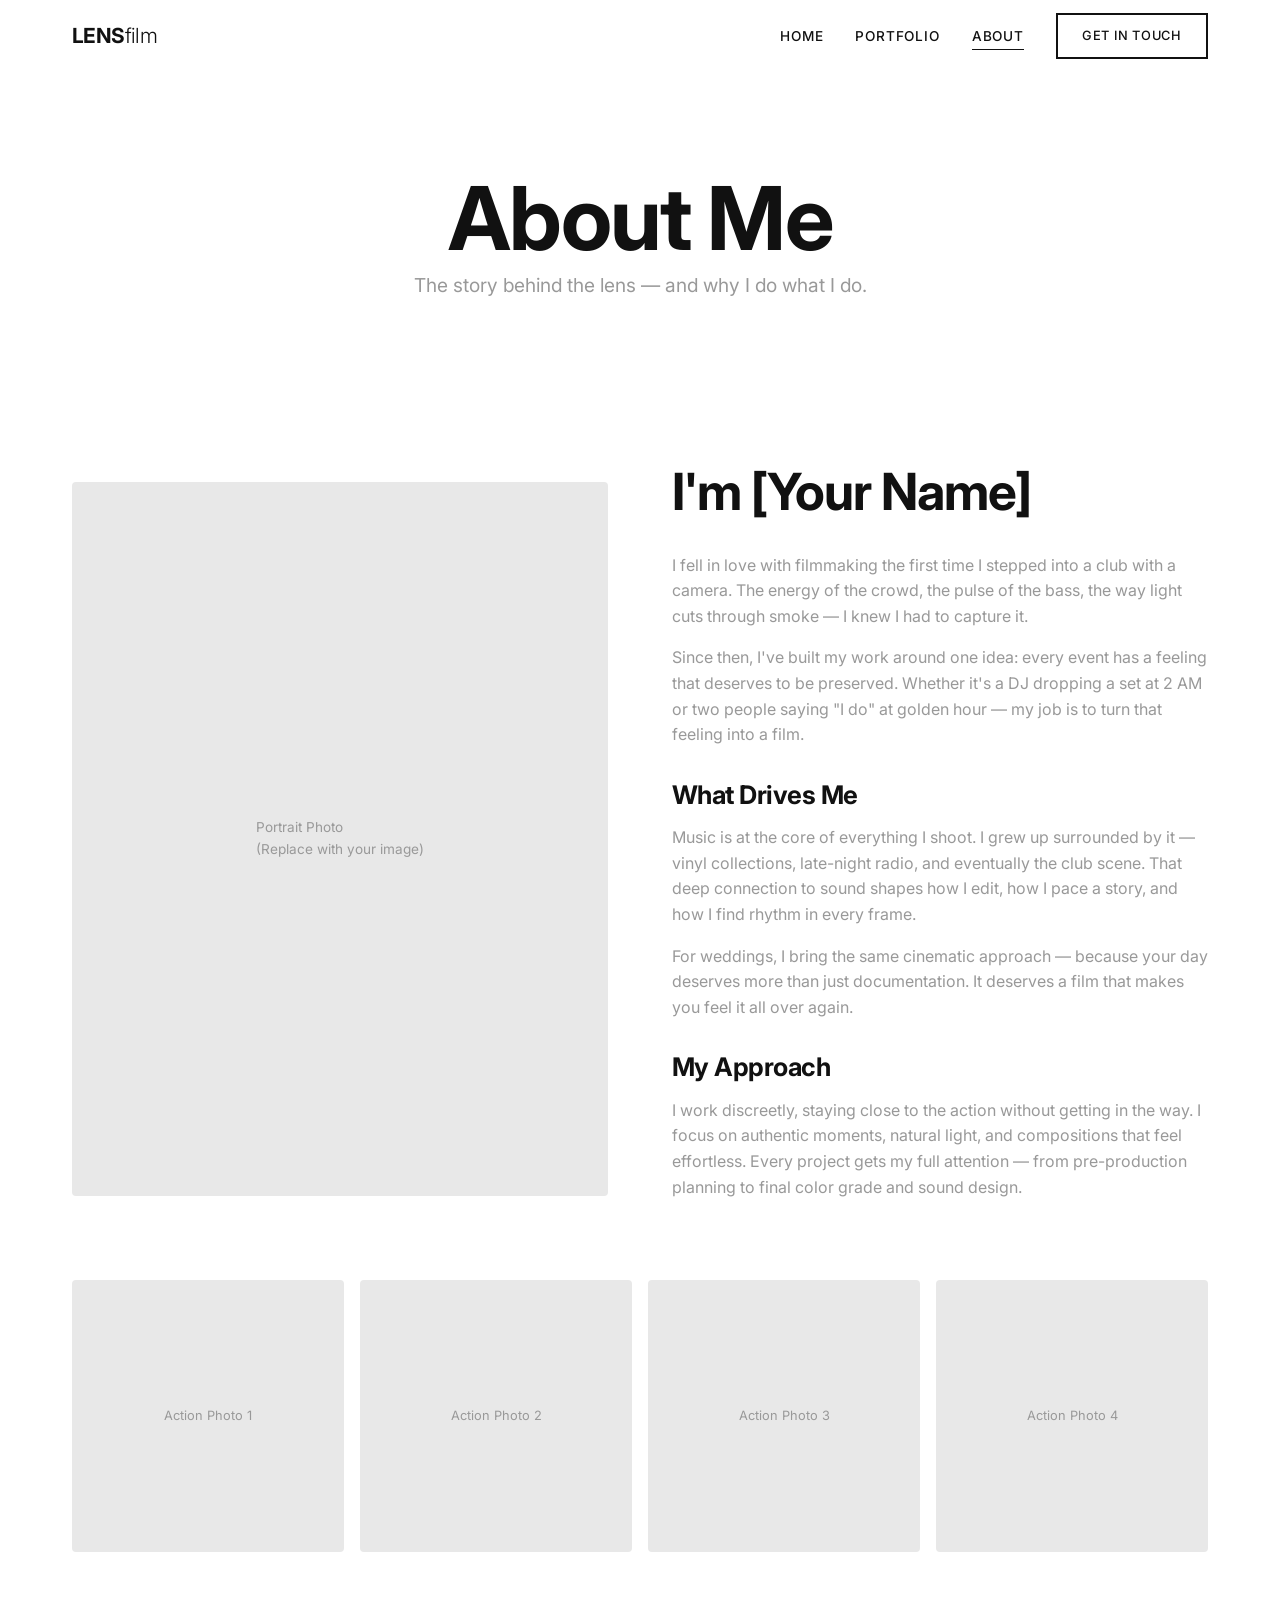
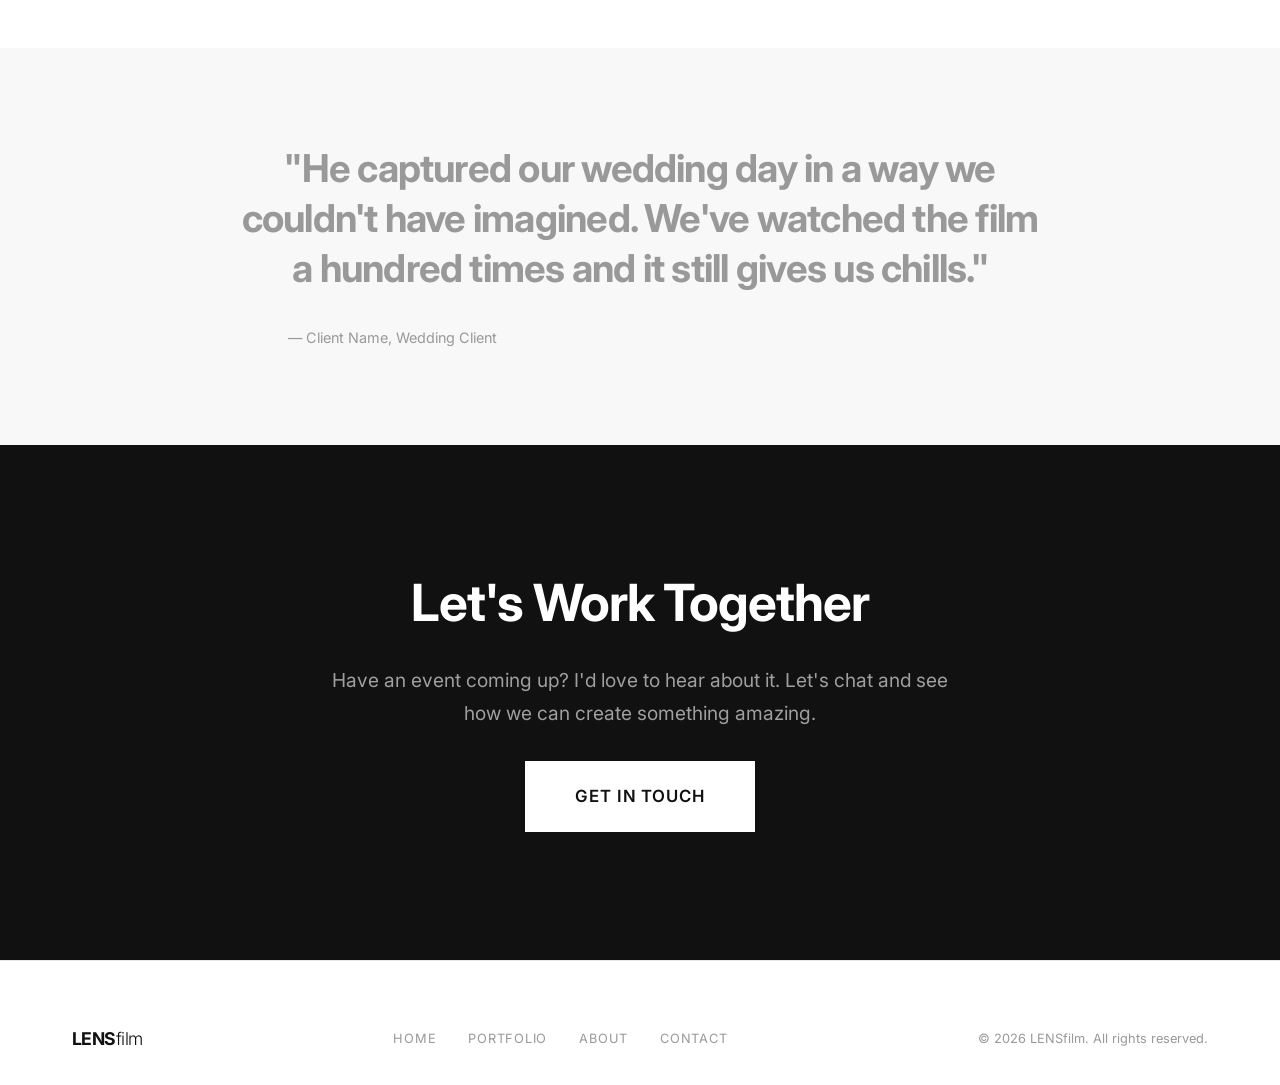
==== about.html @ 6cc86643 "commit" ====
<!DOCTYPE html>
<html lang="en">
<head>
  <meta charset="UTF-8" />
  <meta name="viewport" content="width=device-width, initial-scale=1.0" />
  <title>About — LENSfilm</title>
  <meta name="description" content="Learn about the person behind the camera — a passionate videographer focused on DJs, club culture, and wedding storytelling." />

  <link rel="preconnect" href="https://fonts.googleapis.com" />
  <link rel="preconnect" href="https://fonts.gstatic.com" crossorigin />
  <link href="https://fonts.googleapis.com/css2?family=Inter:wght@300;400;500;600;700&display=swap" rel="stylesheet" />
  <link rel="stylesheet" href="css/style.css" />
</head>
<body class="page-enter">

  <!-- ========== NAVIGATION ========== -->
  <nav class="nav" id="nav" aria-label="Main navigation">
    <div class="nav__inner">
      <a href="index.html" class="nav__logo">LENS<span>film</span></a>

      <button class="nav__toggle" id="navToggle" aria-label="Toggle menu" aria-expanded="false">
        <span></span>
        <span></span>
        <span></span>
      </button>

      <ul class="nav__links" id="navLinks">
        <li><a href="index.html" class="nav__link">Home</a></li>
        <li><a href="portfolio.html" class="nav__link">Portfolio</a></li>
        <li><a href="about.html" class="nav__link nav__link--active">About</a></li>
        <li><a href="contact.html" class="nav__link nav__cta btn btn--outline">Get in Touch</a></li>
      </ul>
    </div>
  </nav>

  <!-- ========== ABOUT HERO ========== -->
  <section class="about-hero">
    <div class="container">
      <h1 class="fade-in">About Me</h1>
      <p class="lead fade-in">The story behind the lens — and why I do what I do.</p>
    </div>
  </section>

  <!-- ========== ABOUT CONTENT ========== -->
  <section class="about-content section">
    <div class="container">
      <div class="about-content__grid">

        <!-- Portrait image -->
        <div class="about-content__image fade-in-left">
          <!--
            REPLACE: Add your portrait photo here.
            Example: <img src="images/portrait.jpg" alt="Portrait of [Your Name]" />
          -->
          <div class="about-content__image--placeholder">
            Portrait Photo<br />(Replace with your image)
          </div>
        </div>

        <!-- Bio text -->
        <div class="about-content__text fade-in-right">
          <h2>I'm [Your Name]</h2>
          <!-- REPLACE: Update the bio text below with your own story -->
          <p>
            I fell in love with filmmaking the first time I stepped into a club with a camera. 
            The energy of the crowd, the pulse of the bass, the way light cuts through smoke — 
            I knew I had to capture it.
          </p>
          <p>
            Since then, I've built my work around one idea: every event has a feeling that deserves 
            to be preserved. Whether it's a DJ dropping a set at 2 AM or two people saying "I do" 
            at golden hour — my job is to turn that feeling into a film.
          </p>

          <h3>What Drives Me</h3>
          <p>
            Music is at the core of everything I shoot. I grew up surrounded by it — vinyl collections, 
            late-night radio, and eventually the club scene. That deep connection to sound shapes how I 
            edit, how I pace a story, and how I find rhythm in every frame.
          </p>
          <p>
            For weddings, I bring the same cinematic approach — because your day deserves more than 
            just documentation. It deserves a film that makes you feel it all over again.
          </p>

          <h3>My Approach</h3>
          <p>
            I work discreetly, staying close to the action without getting in the way. I focus on 
            authentic moments, natural light, and compositions that feel effortless. Every project 
            gets my full attention — from pre-production planning to final color grade and sound design.
          </p>
        </div>
      </div>

      <!-- ========== ACTION / BTS GALLERY ========== -->
      <!--
        REPLACE: Add your own behind-the-scenes and action photos.
        Replace the placeholder divs with <img> tags.
      -->
      <div class="about-gallery fade-in">
        <div class="about-gallery__item">Action Photo 1</div>
        <div class="about-gallery__item">Action Photo 2</div>
        <div class="about-gallery__item">Action Photo 3</div>
        <div class="about-gallery__item">Action Photo 4</div>
      </div>
    </div>
  </section>

  <!-- ========== CREDIBILITY ========== -->
  <section class="credibility section section--light fade-in">
    <div class="container">
      <p class="credibility__quote">
        "He captured our wedding day in a way we couldn't have imagined. We've watched the film 
        a hundred times and it still gives us chills."
      </p>
      <!-- REPLACE: use a real testimonial and client name -->
      <p class="credibility__author">— Client Name, Wedding Client</p>
    </div>
  </section>

  <!-- ========== BOTTOM CTA ========== -->
  <section class="bottom-cta section--dark">
    <div class="container">
      <h2 class="fade-in">Let's Work Together</h2>
      <p class="lead fade-in">Have an event coming up? I'd love to hear about it. Let's chat and see how we can create something amazing.</p>
      <a href="contact.html" class="btn btn--white btn--large fade-in">Get in Touch</a>
    </div>
  </section>

  <!-- ========== FOOTER ========== -->
  <footer class="footer">
    <div class="container">
      <div class="footer__inner">
        <a href="index.html" class="footer__logo">LENS<span>film</span></a>
        <nav class="footer__links" aria-label="Footer navigation">
          <a href="index.html" class="footer__link">Home</a>
          <a href="portfolio.html" class="footer__link">Portfolio</a>
          <a href="about.html" class="footer__link">About</a>
          <a href="contact.html" class="footer__link">Contact</a>
        </nav>
        <p class="footer__copy">&copy; 2026 LENSfilm. All rights reserved.</p>
      </div>
    </div>
  </footer>

  <script src="js/main.js"></script>
</body>
</html>
---- css/style.css ----
/* ============================================================
   VIDEOGRAPHER PORTFOLIO — MAIN STYLESHEET
   Modern, minimal, white design — mobile-first
   ============================================================ */

/* ---------- CSS Custom Properties ---------- */
:root {
  --color-white: #ffffff;
  --color-off-white: #f8f8f8;
  --color-light-gray: #e8e8e8;
  --color-mid-gray: #999999;
  --color-dark: #111111;
  --color-accent: #1a1a1a;
  --color-accent-hover: #333333;
  --color-cta: #E8A020;
  --color-cta-hover: #c98a10;

  --font-heading: 'Inter', 'Helvetica Neue', Arial, sans-serif;
  --font-body: 'Inter', 'Helvetica Neue', Arial, sans-serif;

  --space-xs: 0.5rem;
  --space-sm: 1rem;
  --space-md: 2rem;
  --space-lg: 4rem;
  --space-xl: 6rem;
  --space-2xl: 8rem;

  --max-width: 1200px;
  --nav-height: 72px;

  --transition-fast: 0.2s ease;
  --transition-base: 0.4s ease;
  --transition-slow: 0.6s ease;
}

/* ---------- Reset & Base ---------- */
*,
*::before,
*::after {
  margin: 0;
  padding: 0;
  box-sizing: border-box;
}

html {
  scroll-behavior: smooth;
  font-size: 16px;
  -webkit-font-smoothing: antialiased;
  -moz-osx-font-smoothing: grayscale;
}

body {
  font-family: var(--font-body);
  color: var(--color-dark);
  background-color: var(--color-white);
  line-height: 1.6;
  overflow-x: hidden;
}

img {
  max-width: 100%;
  height: auto;
  display: block;
}

a {
  color: inherit;
  text-decoration: none;
}

ul {
  list-style: none;
}

/* ---------- Utility Classes ---------- */
.container {
  width: 100%;
  max-width: var(--max-width);
  margin: 0 auto;
  padding: 0 var(--space-md);
}

.section {
  padding: var(--space-xl) 0;
}

.section--dark {
  background-color: var(--color-dark);
  color: var(--color-white);
}

.section--light {
  background-color: var(--color-off-white);
}

.text-center {
  text-align: center;
}

.sr-only {
  position: absolute;
  width: 1px;
  height: 1px;
  padding: 0;
  margin: -1px;
  overflow: hidden;
  clip: rect(0, 0, 0, 0);
  white-space: nowrap;
  border-width: 0;
}

/* ---------- Typography ---------- */
h1, h2, h3, h4 {
  font-family: var(--font-heading);
  font-weight: 700;
  line-height: 1.15;
  letter-spacing: -0.02em;
}

h1 {
  font-size: clamp(2.5rem, 7vw, 5.5rem);
}

h2 {
  font-size: clamp(2rem, 4vw, 3.5rem);
  margin-bottom: var(--space-md);
}

h3 {
  font-size: clamp(1.25rem, 2vw, 1.75rem);
  margin-bottom: var(--space-sm);
}

p {
  font-size: clamp(1rem, 1.2vw, 1.125rem);
  color: var(--color-mid-gray);
  max-width: 640px;
}

.lead {
  font-size: clamp(1.125rem, 1.5vw, 1.375rem);
  line-height: 1.7;
}

/* ---------- Buttons ---------- */
.btn {
  display: inline-block;
  padding: 1rem 2.5rem;
  font-size: 0.95rem;
  font-weight: 600;
  letter-spacing: 0.05em;
  text-transform: uppercase;
  border: 2px solid transparent;
  border-radius: 0;
  cursor: pointer;
  transition: all var(--transition-fast);
  text-align: center;
}

.btn--primary {
  background-color: var(--color-dark);
  color: var(--color-white);
  border-color: var(--color-dark);
}

.btn--primary:hover {
  background-color: transparent;
  color: var(--color-dark);
}

.btn--outline {
  background-color: transparent;
  color: var(--color-dark);
  border-color: var(--color-dark);
}

.btn--outline:hover {
  background-color: var(--color-dark);
  color: var(--color-white);
}

.btn--white {
  background-color: var(--color-white);
  color: var(--color-dark);
  border-color: var(--color-white);
}

.btn--white:hover {
  background-color: transparent;
  color: var(--color-white);
}

.btn--large {
  padding: 1.25rem 3rem;
  font-size: 1.05rem;
}

/* ============================================================
   NAVIGATION
   ============================================================ */
.nav {
  position: fixed;
  top: 0;
  left: 0;
  width: 100%;
  height: var(--nav-height);
  z-index: 1000;
  transition: background-color var(--transition-base),
              box-shadow var(--transition-base);
}

.nav--scrolled {
  background-color: rgba(255, 255, 255, 0.97);
  backdrop-filter: blur(12px);
  -webkit-backdrop-filter: blur(12px);
  box-shadow: 0 1px 0 var(--color-light-gray);
}

.nav__inner {
  display: flex;
  align-items: center;
  justify-content: space-between;
  height: 100%;
  max-width: var(--max-width);
  margin: 0 auto;
  padding: 0 var(--space-md);
}

.nav__logo {
  font-size: 1.3rem;
  font-weight: 700;
  letter-spacing: -0.03em;
  z-index: 1001;
  transition: color var(--transition-fast);
}

.nav__logo span {
  font-weight: 300;
}

.nav__links {
  display: flex;
  align-items: center;
  gap: var(--space-md);
}

.nav__link {
  font-size: 0.85rem;
  font-weight: 500;
  letter-spacing: 0.06em;
  text-transform: uppercase;
  position: relative;
  padding: 0.25rem 0;
  transition: color var(--transition-fast);
}

.nav__link::after {
  content: '';
  position: absolute;
  bottom: -2px;
  left: 0;
  width: 0;
  height: 1.5px;
  background-color: currentColor;
  transition: width var(--transition-base);
}

.nav__link:hover::after,
.nav__link--active::after {
  width: 100%;
}

.nav__cta {
  font-size: 0.8rem;
  padding: 0.65rem 1.5rem;
}

/* Nav CTA visibility — always solid & prominent */
.nav--light .nav__cta {
  background-color: var(--color-dark);
  color: var(--color-white);
  border-color: var(--color-dark);
}

.nav--light .nav__cta:hover {
  background-color: transparent;
  color: var(--color-white);
  border-color: var(--color-white);
}

.nav--light.nav--scrolled .nav__cta {
  background-color: var(--color-white);
  color: var(--color-dark);
  border-color: var(--color-dark);
}

.nav--light.nav--scrolled .nav__cta:hover {
  background-color: var(--color-dark);
  color: var(--color-white);
}

/* Mobile nav toggle */
.nav__toggle {
  display: none;
  flex-direction: column;
  justify-content: center;
  gap: 5px;
  width: 28px;
  height: 28px;
  background: none;
  border: none;
  cursor: pointer;
  z-index: 1001;
}

.nav__toggle span {
  display: block;
  width: 100%;
  height: 2px;
  background-color: var(--color-dark);
  transition: all var(--transition-fast);
}

/* Light nav (for hero overlays) */
.nav--light .nav__logo,
.nav--light .nav__link,
.nav--light .nav__toggle span {
  color: var(--color-white);
}

.nav--light .nav__toggle span {
  background-color: var(--color-white);
}

.nav--light.nav--scrolled .nav__logo,
.nav--light.nav--scrolled .nav__link,
.nav--light.nav--scrolled .nav__toggle span {
  color: var(--color-dark);
}

.nav--light.nav--scrolled .nav__toggle span {
  background-color: var(--color-dark);
}

/* Mobile nav overlay */
@media (max-width: 768px) {
  .nav__toggle {
    display: flex;
  }

  .nav__links {
    position: fixed;
    top: 0;
    left: 0;
    width: 100%;
    height: 100vh;
    flex-direction: column;
    justify-content: center;
    gap: var(--space-lg);
    background-color: var(--color-white);
    opacity: 0;
    pointer-events: none;
    transition: opacity var(--transition-base);
  }

  .nav__links.is-open {
    opacity: 1;
    pointer-events: all;
  }

  .nav__links.is-open .nav__link,
  .nav__links.is-open .nav__cta {
    color: var(--color-dark);
  }

  .nav__link {
    font-size: 1.5rem;
  }

  /* Hamburger animation */
  .nav__toggle.is-open span:nth-child(1) {
    transform: translateY(7px) rotate(45deg);
  }

  .nav__toggle.is-open span:nth-child(2) {
    opacity: 0;
  }

  .nav__toggle.is-open span:nth-child(3) {
    transform: translateY(-7px) rotate(-45deg);
  }
}

/* ============================================================
   HERO SECTION
   ============================================================ */
.hero {
  position: relative;
  width: 100%;
  min-height: 100vh;
  display: flex;
  align-items: flex-end;
  justify-content: flex-start;
  background-color: var(--color-dark);
  overflow: hidden;
}

/* ---- Background video ---- */
/* REPLACE: swap the <video> src in HTML to use your own background video */
.hero__video {
  position: absolute;
  top: 0;
  left: 0;
  width: 100%;
  height: 100%;
  object-fit: cover;
  opacity: 0.45;
  pointer-events: none;
}

.hero__overlay {
  position: absolute;
  inset: 0;
  background: linear-gradient(
    105deg,
    rgba(0, 0, 0, 0.85) 0%,
    rgba(0, 0, 0, 0.5) 55%,
    rgba(0, 0, 0, 0.15) 100%
  );
}

.hero__content {
  position: relative;
  z-index: 2;
  text-align: left;
  padding: var(--space-md);
  padding-bottom: 5rem;
  padding-left: clamp(var(--space-md), 6vw, 7rem);
  max-width: 860px;
  width: 100%;
}

.hero__label {
  display: flex;
  align-items: center;
  gap: 0.75rem;
  font-size: 0.75rem;
  font-weight: 500;
  letter-spacing: 0.2em;
  text-transform: uppercase;
  color: rgba(255, 255, 255, 0.55);
  margin-bottom: 1.5rem;
}

.hero__label-divider {
  display: inline-block;
  width: 20px;
  height: 1px;
  background-color: rgba(255, 255, 255, 0.35);
}

.hero__title {
  color: var(--color-white);
  margin-bottom: 2.5rem;
  font-size: clamp(3.5rem, 9vw, 7rem);
  line-height: 1.05;
  letter-spacing: -0.03em;
}

.hero__title em {
  font-style: italic;
  font-weight: 300;
}

.hero__bottom {
  display: flex;
  align-items: center;
  gap: var(--space-lg);
  flex-wrap: wrap;
}

.hero__subtitle {
  color: rgba(255, 255, 255, 0.6);
  font-size: clamp(0.9rem, 1.2vw, 1.05rem);
  max-width: 280px;
  line-height: 1.7;
  margin: 0;
}

.hero__cta-group {
  display: flex;
  flex-wrap: wrap;
  gap: var(--space-sm);
}

.hero__scroll-indicator {
  position: absolute;
  bottom: 2.5rem;
  left: 50%;
  transform: translateX(-50%);
  z-index: 2;
  display: flex;
  flex-direction: column;
  align-items: center;
  gap: 0.5rem;
  color: rgba(255, 255, 255, 0.5);
  font-size: 0.7rem;
  letter-spacing: 0.15em;
  text-transform: uppercase;
  animation: float 2s ease-in-out infinite;
}

.hero__scroll-indicator svg {
  width: 20px;
  height: 20px;
}

@keyframes float {
  0%, 100% { transform: translateX(-50%) translateY(0); }
  50% { transform: translateX(-50%) translateY(8px); }
}

/* ============================================================
   PORTFOLIO PREVIEW (Homepage)
   ============================================================ */
.portfolio-preview {
  padding: var(--space-xl) 0;
}

.portfolio-preview__header {
  text-align: center;
  margin-bottom: var(--space-lg);
}

.portfolio-preview__header p {
  margin: 0 auto;
}

.portfolio-preview__grid {
  display: grid;
  grid-template-columns: 1fr;
  gap: var(--space-md);
}

@media (min-width: 640px) {
  .portfolio-preview__grid {
    grid-template-columns: repeat(2, 1fr);
  }
}

@media (min-width: 1024px) {
  .portfolio-preview__grid {
    grid-template-columns: repeat(3, 1fr);
  }
}

.video-card {
  position: relative;
  overflow: hidden;
  border-radius: 4px;
  background-color: var(--color-off-white);
  transition: transform var(--transition-base),
              box-shadow var(--transition-base);
}

.video-card:hover {
  transform: translateY(-4px);
  box-shadow: 0 20px 60px rgba(0, 0, 0, 0.08);
}

.video-card__embed {
  position: relative;
  padding-bottom: 56.25%; /* 16:9 */
  height: 0;
  overflow: hidden;
}

.video-card__embed iframe {
  position: absolute;
  top: 0;
  left: 0;
  width: 100%;
  height: 100%;
  border: none;
}

.video-card__info {
  padding: var(--space-sm);
}

.video-card__title {
  font-size: 0.95rem;
  font-weight: 600;
  margin-bottom: 0.25rem;
}

.video-card__category {
  font-size: 0.8rem;
  color: var(--color-mid-gray);
  text-transform: uppercase;
  letter-spacing: 0.06em;
}

.portfolio-preview__cta {
  text-align: center;
  margin-top: var(--space-lg);
}

/* ============================================================
   PHOTO STRIP
   ============================================================ */
.photo-strip {
  overflow: hidden;
  padding: var(--space-lg) 0;
}

.photo-strip__track {
  display: flex;
  gap: var(--space-sm);
  overflow-x: auto;
  scroll-snap-type: x mandatory;
  -webkit-overflow-scrolling: touch;
  padding: 0 var(--space-md);
  scrollbar-width: none;
}

.photo-strip__track::-webkit-scrollbar {
  display: none;
}

.photo-strip__item {
  flex: 0 0 280px;
  height: 200px;
  scroll-snap-align: start;
  border-radius: 4px;
  overflow: hidden;
  background-color: var(--color-light-gray);
}

.photo-strip__item img {
  width: 100%;
  height: 100%;
  object-fit: cover;
  transition: transform var(--transition-slow);
}

.photo-strip__item:hover img {
  transform: scale(1.05);
}

@media (min-width: 768px) {
  .photo-strip__item {
    flex: 0 0 360px;
    height: 260px;
  }
}

/* ============================================================
   CREDIBILITY SECTION
   ============================================================ */
.credibility {
  text-align: center;
  padding: var(--space-xl) 0;
}

.credibility__quote {
  font-size: clamp(1.5rem, 3vw, 2.5rem);
  font-weight: 700;
  line-height: 1.3;
  letter-spacing: -0.02em;
  max-width: 800px;
  margin: 0 auto var(--space-md);
}

.credibility__author {
  font-size: 0.9rem;
  color: var(--color-mid-gray);
}

/* Stats row */
.stats {
  display: flex;
  flex-wrap: wrap;
  justify-content: center;
  gap: var(--space-lg);
  margin-top: var(--space-lg);
}

.stat {
  text-align: center;
}

.stat__number {
  display: block;
  font-size: clamp(2rem, 4vw, 3rem);
  font-weight: 700;
  line-height: 1;
  margin-bottom: 0.25rem;
}

.stat__label {
  font-size: 0.8rem;
  text-transform: uppercase;
  letter-spacing: 0.1em;
  color: var(--color-mid-gray);
}

/* ============================================================
   BOTTOM CTA
   ============================================================ */
.bottom-cta {
  text-align: center;
  padding: var(--space-2xl) 0;
  background-color: var(--color-dark);
  color: var(--color-white);
}

.bottom-cta h2 {
  color: var(--color-white);
}

.bottom-cta p {
  color: rgba(255, 255, 255, 0.6);
  margin: 0 auto var(--space-md);
}

/* ============================================================
   PORTFOLIO PAGE — Full Gallery
   ============================================================ */
.portfolio-hero {
  padding-top: calc(var(--nav-height) + var(--space-xl));
  padding-bottom: var(--space-lg);
  text-align: center;
}

.portfolio-hero p {
  margin: 0 auto;
}

.gallery {
  padding-bottom: var(--space-xl);
}

.gallery__filters {
  display: flex;
  flex-wrap: wrap;
  justify-content: center;
  gap: var(--space-xs);
  margin-bottom: var(--space-lg);
}

.gallery__filter-btn {
  padding: 0.5rem 1.25rem;
  font-size: 0.8rem;
  font-weight: 500;
  text-transform: uppercase;
  letter-spacing: 0.06em;
  border: 1.5px solid var(--color-light-gray);
  background: transparent;
  cursor: pointer;
  border-radius: 0;
  transition: all var(--transition-fast);
}

.gallery__filter-btn:hover,
.gallery__filter-btn--active {
  border-color: var(--color-dark);
  background-color: var(--color-dark);
  color: var(--color-white);
}

.gallery__grid {
  display: grid;
  grid-template-columns: 1fr;
  gap: var(--space-md);
}

@media (min-width: 640px) {
  .gallery__grid {
    grid-template-columns: repeat(2, 1fr);
  }
}

@media (min-width: 1024px) {
  .gallery__grid {
    grid-template-columns: repeat(2, 1fr);
  }
}

/* ============================================================
   ABOUT PAGE
   ============================================================ */
.about-hero {
  padding-top: calc(var(--nav-height) + var(--space-xl));
  padding-bottom: var(--space-lg);
  text-align: center;
}

.about-hero p {
  margin: 0 auto;
}

.about-content {
  padding-bottom: var(--space-xl);
}

.about-content__grid {
  display: grid;
  grid-template-columns: 1fr;
  gap: var(--space-lg);
  align-items: center;
}

@media (min-width: 768px) {
  .about-content__grid {
    grid-template-columns: 1fr 1fr;
  }
}

.about-content__text h3 {
  margin-top: var(--space-md);
}

.about-content__text p {
  margin-bottom: var(--space-sm);
}

.about-content__image {
  border-radius: 4px;
  overflow: hidden;
  background-color: var(--color-off-white);
}

/* REPLACE: swap these placeholder images with real portraits/action shots */
.about-content__image img {
  width: 100%;
  height: 100%;
  object-fit: cover;
}

.about-content__image--placeholder {
  width: 100%;
  aspect-ratio: 3 / 4;
  display: flex;
  align-items: center;
  justify-content: center;
  background-color: var(--color-light-gray);
  color: var(--color-mid-gray);
  font-size: 0.85rem;
}

.about-gallery {
  display: grid;
  grid-template-columns: repeat(2, 1fr);
  gap: var(--space-sm);
  margin-top: var(--space-lg);
}

@media (min-width: 768px) {
  .about-gallery {
    grid-template-columns: repeat(4, 1fr);
  }
}

.about-gallery__item {
  aspect-ratio: 1;
  overflow: hidden;
  border-radius: 4px;
  background-color: var(--color-light-gray);
  display: flex;
  align-items: center;
  justify-content: center;
  color: var(--color-mid-gray);
  font-size: 0.8rem;
}

.about-gallery__item img {
  width: 100%;
  height: 100%;
  object-fit: cover;
}

/* ============================================================
   CONTACT PAGE
   ============================================================ */
.contact-hero {
  padding-top: calc(var(--nav-height) + var(--space-xl));
  padding-bottom: var(--space-lg);
  text-align: center;
}

.contact-hero p {
  margin: 0 auto;
}

.contact-section {
  padding-bottom: var(--space-xl);
}

.contact-section__grid {
  display: grid;
  grid-template-columns: 1fr;
  gap: var(--space-lg);
}

@media (min-width: 768px) {
  .contact-section__grid {
    grid-template-columns: 1fr 1fr;
  }
}

.contact-form {
  display: flex;
  flex-direction: column;
  gap: var(--space-sm);
}

.form-group {
  display: flex;
  flex-direction: column;
  gap: 0.35rem;
}

.form-group label {
  font-size: 0.8rem;
  font-weight: 600;
  text-transform: uppercase;
  letter-spacing: 0.06em;
}

.form-group input,
.form-group select,
.form-group textarea {
  padding: 0.9rem 1rem;
  font-family: var(--font-body);
  font-size: 1rem;
  border: 1.5px solid var(--color-light-gray);
  border-radius: 0;
  background-color: var(--color-white);
  transition: border-color var(--transition-fast);
  color: var(--color-dark);
}

.form-group input:focus,
.form-group select:focus,
.form-group textarea:focus {
  outline: none;
  border-color: var(--color-dark);
}

.form-group textarea {
  min-height: 160px;
  resize: vertical;
}

.contact-info {
  display: flex;
  flex-direction: column;
  gap: var(--space-md);
}

.contact-info__block h3 {
  font-size: 1rem;
  margin-bottom: 0.4rem;
}

.contact-info__block p {
  font-size: 0.95rem;
}

.contact-info__block a {
  border-bottom: 1px solid var(--color-light-gray);
  transition: border-color var(--transition-fast);
}

.contact-info__block a:hover {
  border-color: var(--color-dark);
}

.contact-socials {
  display: flex;
  gap: var(--space-sm);
  margin-top: var(--space-sm);
}

.contact-socials a {
  display: flex;
  align-items: center;
  justify-content: center;
  width: 44px;
  height: 44px;
  border: 1.5px solid var(--color-light-gray);
  border-radius: 50%;
  transition: all var(--transition-fast);
}

.contact-socials a:hover {
  border-color: var(--color-dark);
  background-color: var(--color-dark);
  color: var(--color-white);
}

.contact-socials svg {
  width: 18px;
  height: 18px;
}

/* ============================================================
   FOOTER
   ============================================================ */
.footer {
  padding: var(--space-lg) 0 var(--space-md);
  border-top: 1px solid var(--color-light-gray);
}

.footer__inner {
  display: flex;
  flex-direction: column;
  align-items: center;
  gap: var(--space-sm);
  text-align: center;
}

@media (min-width: 768px) {
  .footer__inner {
    flex-direction: row;
    justify-content: space-between;
    text-align: left;
  }
}

.footer__logo {
  font-size: 1.1rem;
  font-weight: 700;
  letter-spacing: -0.03em;
}

.footer__logo span {
  font-weight: 300;
}

.footer__links {
  display: flex;
  gap: var(--space-md);
}

.footer__link {
  font-size: 0.8rem;
  text-transform: uppercase;
  letter-spacing: 0.06em;
  color: var(--color-mid-gray);
  transition: color var(--transition-fast);
}

.footer__link:hover {
  color: var(--color-dark);
}

.footer__copy {
  font-size: 0.8rem;
  color: var(--color-mid-gray);
}

/* ============================================================
   ANIMATIONS — Intersection Observer driven
   ============================================================ */
.fade-in {
  opacity: 0;
  transform: translateY(30px);
  transition: opacity var(--transition-slow),
              transform var(--transition-slow);
}

.fade-in.is-visible {
  opacity: 1;
  transform: translateY(0);
}

.fade-in-left {
  opacity: 0;
  transform: translateX(-30px);
  transition: opacity var(--transition-slow),
              transform var(--transition-slow);
}

.fade-in-left.is-visible {
  opacity: 1;
  transform: translateX(0);
}

.fade-in-right {
  opacity: 0;
  transform: translateX(30px);
  transition: opacity var(--transition-slow),
              transform var(--transition-slow);
}

.fade-in-right.is-visible {
  opacity: 1;
  transform: translateX(0);
}

/* Stagger children */
.stagger > * {
  transition-delay: calc(var(--i, 0) * 0.1s);
}

/* ============================================================
   PAGE TRANSITION FADE
   ============================================================ */
.page-enter {
  animation: pageEnter 0.5s ease forwards;
}

@keyframes pageEnter {
  from { opacity: 0; transform: translateY(12px); }
  to   { opacity: 1; transform: translateY(0); }
}

/* ============================================================
   RESPONSIVE FINE-TUNING
   ============================================================ */
@media (max-width: 480px) {
  .hero__content {
    padding-left: var(--space-md);
  }

  .hero__bottom {
    flex-direction: column;
    align-items: flex-start;
    gap: var(--space-md);
  }

  .hero__subtitle {
    max-width: 100%;
  }

  .hero__cta-group {
    flex-direction: column;
    align-items: flex-start;
    width: 100%;
  }

  .btn--large {
    width: 100%;
  }

  .stats {
    gap: var(--space-md);
  }
}

@media (min-width: 1400px) {
  :root {
    --max-width: 1320px;
  }
}
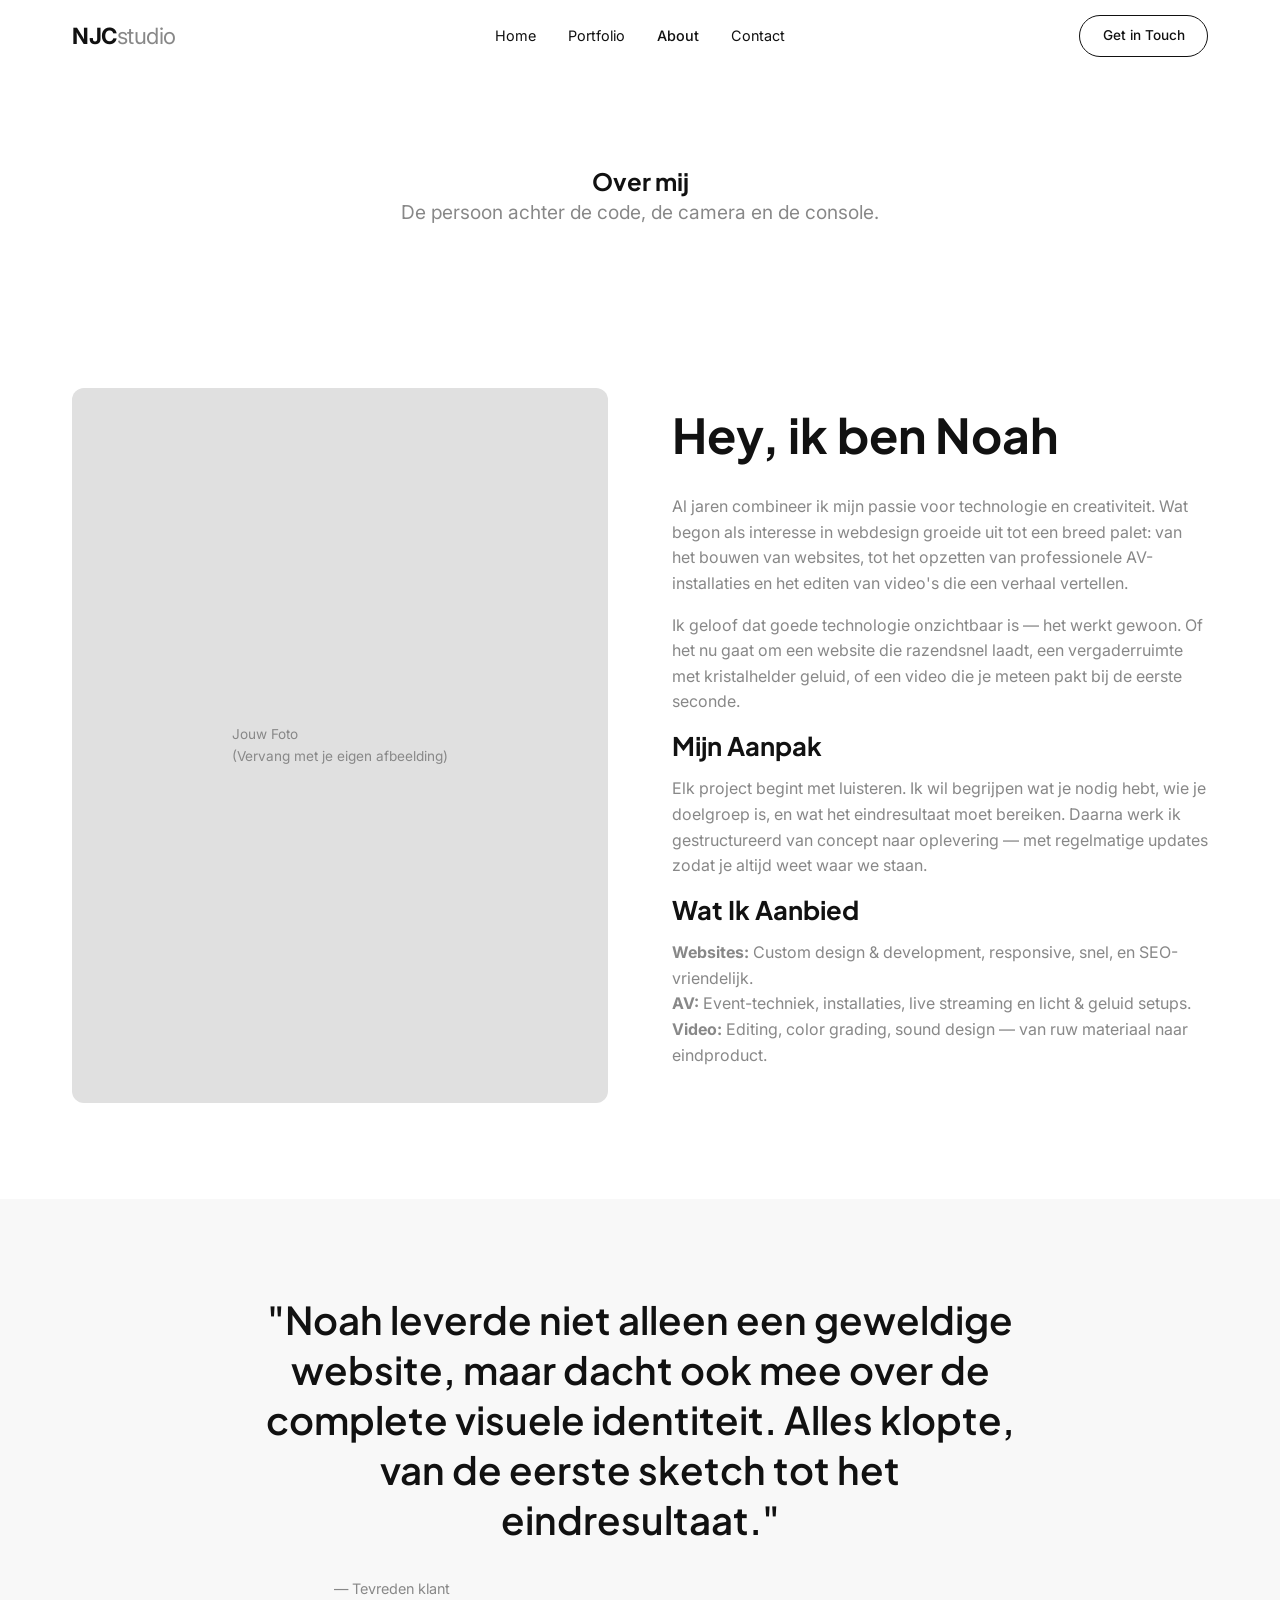
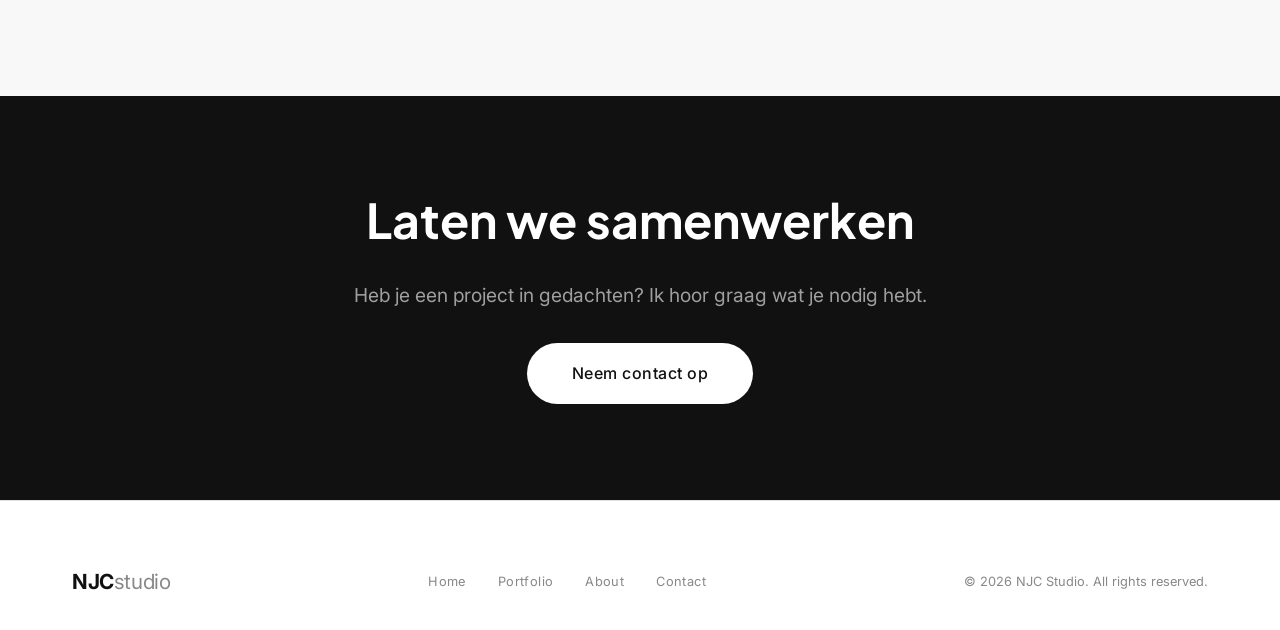
==== commit d55a608f: "proff" ====
--- a/about.html
+++ b/about.html
@@ -3,12 +3,12 @@
 <head>
   <meta charset="UTF-8" />
   <meta name="viewport" content="width=device-width, initial-scale=1.0" />
-  <title>About — LENSfilm</title>
-  <meta name="description" content="Learn about the person behind the camera — a passionate videographer focused on DJs, club culture, and wedding storytelling." />
+  <title>About — NJC Studio</title>
+  <meta name="description" content="Leer meer over NJC Studio — specialist in webdesign, AV-oplossingen en video editing." />
 
   <link rel="preconnect" href="https://fonts.googleapis.com" />
   <link rel="preconnect" href="https://fonts.gstatic.com" crossorigin />
-  <link href="https://fonts.googleapis.com/css2?family=Inter:wght@300;400;500;600;700&display=swap" rel="stylesheet" />
+  <link href="https://fonts.googleapis.com/css2?family=Inter:wght@400;500;600;700&family=Plus+Jakarta+Sans:wght@500;600;700;800&display=swap" rel="stylesheet" />
   <link rel="stylesheet" href="css/style.css" />
 </head>
 <body class="page-enter">
@@ -16,7 +16,7 @@
   <!-- ========== NAVIGATION ========== -->
   <nav class="nav" id="nav" aria-label="Main navigation">
     <div class="nav__inner">
-      <a href="index.html" class="nav__logo">LENS<span>film</span></a>
+      <a href="index.html" class="nav__logo">NJC<span>studio</span></a>
 
       <button class="nav__toggle" id="navToggle" aria-label="Toggle menu" aria-expanded="false">
         <span></span>
@@ -28,16 +28,18 @@
         <li><a href="index.html" class="nav__link">Home</a></li>
         <li><a href="portfolio.html" class="nav__link">Portfolio</a></li>
         <li><a href="about.html" class="nav__link nav__link--active">About</a></li>
-        <li><a href="contact.html" class="nav__link nav__cta btn btn--outline">Get in Touch</a></li>
+        <li><a href="contact.html" class="nav__link">Contact</a></li>
       </ul>
+
+      <a href="contact.html" class="nav__cta">Get in Touch</a>
     </div>
   </nav>
 
   <!-- ========== ABOUT HERO ========== -->
   <section class="about-hero">
     <div class="container">
-      <h1 class="fade-in">About Me</h1>
-      <p class="lead fade-in">The story behind the lens — and why I do what I do.</p>
+      <h1 class="fade-in">Over mij</h1>
+      <p class="lead fade-in">De persoon achter de code, de camera en de console.</p>
     </div>
   </section>
 
@@ -48,60 +50,39 @@
 
         <!-- Portrait image -->
         <div class="about-content__image fade-in-left">
-          <!--
-            REPLACE: Add your portrait photo here.
-            Example: <img src="images/portrait.jpg" alt="Portrait of [Your Name]" />
-          -->
           <div class="about-content__image--placeholder">
-            Portrait Photo<br />(Replace with your image)
+            Jouw Foto<br />(Vervang met je eigen afbeelding)
           </div>
         </div>
 
         <!-- Bio text -->
         <div class="about-content__text fade-in-right">
-          <h2>I'm [Your Name]</h2>
-          <!-- REPLACE: Update the bio text below with your own story -->
+          <h2>Hey, ik ben Noah</h2>
           <p>
-            I fell in love with filmmaking the first time I stepped into a club with a camera. 
-            The energy of the crowd, the pulse of the bass, the way light cuts through smoke — 
-            I knew I had to capture it.
+            Al jaren combineer ik mijn passie voor technologie en creativiteit. Wat begon als interesse
+            in webdesign groeide uit tot een breed palet: van het bouwen van websites, tot het opzetten
+            van professionele AV-installaties en het editen van video's die een verhaal vertellen.
           </p>
           <p>
-            Since then, I've built my work around one idea: every event has a feeling that deserves 
-            to be preserved. Whether it's a DJ dropping a set at 2 AM or two people saying "I do" 
-            at golden hour — my job is to turn that feeling into a film.
+            Ik geloof dat goede technologie onzichtbaar is — het werkt gewoon. Of het nu gaat om een
+            website die razendsnel laadt, een vergaderruimte met kristalhelder geluid, of een video
+            die je meteen pakt bij de eerste seconde.
           </p>
 
-          <h3>What Drives Me</h3>
+          <h3>Mijn Aanpak</h3>
           <p>
-            Music is at the core of everything I shoot. I grew up surrounded by it — vinyl collections, 
-            late-night radio, and eventually the club scene. That deep connection to sound shapes how I 
-            edit, how I pace a story, and how I find rhythm in every frame.
-          </p>
-          <p>
-            For weddings, I bring the same cinematic approach — because your day deserves more than 
-            just documentation. It deserves a film that makes you feel it all over again.
+            Elk project begint met luisteren. Ik wil begrijpen wat je nodig hebt, wie je doelgroep is,
+            en wat het eindresultaat moet bereiken. Daarna werk ik gestructureerd van concept naar
+            oplevering — met regelmatige updates zodat je altijd weet waar we staan.
           </p>
 
-          <h3>My Approach</h3>
+          <h3>Wat Ik Aanbied</h3>
           <p>
-            I work discreetly, staying close to the action without getting in the way. I focus on 
-            authentic moments, natural light, and compositions that feel effortless. Every project 
-            gets my full attention — from pre-production planning to final color grade and sound design.
+            <strong>Websites:</strong> Custom design & development, responsive, snel, en SEO-vriendelijk.<br />
+            <strong>AV:</strong> Event-techniek, installaties, live streaming en licht & geluid setups.<br />
+            <strong>Video:</strong> Editing, color grading, sound design — van ruw materiaal naar eindproduct.
           </p>
         </div>
-      </div>
-
-      <!-- ========== ACTION / BTS GALLERY ========== -->
-      <!--
-        REPLACE: Add your own behind-the-scenes and action photos.
-        Replace the placeholder divs with <img> tags.
-      -->
-      <div class="about-gallery fade-in">
-        <div class="about-gallery__item">Action Photo 1</div>
-        <div class="about-gallery__item">Action Photo 2</div>
-        <div class="about-gallery__item">Action Photo 3</div>
-        <div class="about-gallery__item">Action Photo 4</div>
       </div>
     </div>
   </section>
@@ -110,20 +91,19 @@
   <section class="credibility section section--light fade-in">
     <div class="container">
       <p class="credibility__quote">
-        "He captured our wedding day in a way we couldn't have imagined. We've watched the film 
-        a hundred times and it still gives us chills."
+        "Noah leverde niet alleen een geweldige website, maar dacht ook mee over de complete visuele
+        identiteit. Alles klopte, van de eerste sketch tot het eindresultaat."
       </p>
-      <!-- REPLACE: use a real testimonial and client name -->
-      <p class="credibility__author">— Client Name, Wedding Client</p>
+      <p class="credibility__author">— Tevreden klant</p>
     </div>
   </section>
 
   <!-- ========== BOTTOM CTA ========== -->
   <section class="bottom-cta section--dark">
     <div class="container">
-      <h2 class="fade-in">Let's Work Together</h2>
-      <p class="lead fade-in">Have an event coming up? I'd love to hear about it. Let's chat and see how we can create something amazing.</p>
-      <a href="contact.html" class="btn btn--white btn--large fade-in">Get in Touch</a>
+      <h2 class="fade-in">Laten we samenwerken</h2>
+      <p class="lead fade-in">Heb je een project in gedachten? Ik hoor graag wat je nodig hebt.</p>
+      <a href="contact.html" class="btn btn--white btn--large fade-in">Neem contact op</a>
     </div>
   </section>
 
@@ -131,18 +111,18 @@
   <footer class="footer">
     <div class="container">
       <div class="footer__inner">
-        <a href="index.html" class="footer__logo">LENS<span>film</span></a>
+        <a href="index.html" class="footer__logo">NJC<span>studio</span></a>
         <nav class="footer__links" aria-label="Footer navigation">
           <a href="index.html" class="footer__link">Home</a>
           <a href="portfolio.html" class="footer__link">Portfolio</a>
           <a href="about.html" class="footer__link">About</a>
           <a href="contact.html" class="footer__link">Contact</a>
         </nav>
-        <p class="footer__copy">&copy; 2026 LENSfilm. All rights reserved.</p>
+        <p class="footer__copy">&copy; 2026 NJC Studio. All rights reserved.</p>
       </div>
     </div>
   </footer>
 
   <script src="js/main.js"></script>
 </body>
-</html>
+</html>
--- a/css/style.css
+++ b/css/style.css
@@ -1,21 +1,17 @@
 /* ============================================================
-   VIDEOGRAPHER PORTFOLIO — MAIN STYLESHEET
-   Modern, minimal, white design — mobile-first
+   NJC STUDIO — MAIN STYLESHEET
+   Clean, minimal, white design — mobile-first
    ============================================================ */
 
 /* ---------- CSS Custom Properties ---------- */
 :root {
   --color-white: #ffffff;
   --color-off-white: #f8f8f8;
-  --color-light-gray: #e8e8e8;
-  --color-mid-gray: #999999;
+  --color-light-gray: #e0e0e0;
+  --color-mid-gray: #888888;
   --color-dark: #111111;
-  --color-accent: #1a1a1a;
-  --color-accent-hover: #333333;
-  --color-cta: #E8A020;
-  --color-cta-hover: #c98a10;
-
-  --font-heading: 'Inter', 'Helvetica Neue', Arial, sans-serif;
+
+  --font-heading: 'Plus Jakarta Sans', 'Inter', 'Helvetica Neue', Arial, sans-serif;
   --font-body: 'Inter', 'Helvetica Neue', Arial, sans-serif;
 
   --space-xs: 0.5rem;
@@ -23,7 +19,6 @@
   --space-md: 2rem;
   --space-lg: 4rem;
   --space-xl: 6rem;
-  --space-2xl: 8rem;
 
   --max-width: 1200px;
   --nav-height: 72px;
@@ -72,29 +67,12 @@
   list-style: none;
 }
 
-/* ---------- Utility Classes ---------- */
+/* ---------- Utility ---------- */
 .container {
   width: 100%;
   max-width: var(--max-width);
   margin: 0 auto;
   padding: 0 var(--space-md);
-}
-
-.section {
-  padding: var(--space-xl) 0;
-}
-
-.section--dark {
-  background-color: var(--color-dark);
-  color: var(--color-white);
-}
-
-.section--light {
-  background-color: var(--color-off-white);
-}
-
-.text-center {
-  text-align: center;
 }
 
 .sr-only {
@@ -109,49 +87,16 @@
   border-width: 0;
 }
 
-/* ---------- Typography ---------- */
-h1, h2, h3, h4 {
-  font-family: var(--font-heading);
-  font-weight: 700;
-  line-height: 1.15;
-  letter-spacing: -0.02em;
-}
-
-h1 {
-  font-size: clamp(2.5rem, 7vw, 5.5rem);
-}
-
-h2 {
-  font-size: clamp(2rem, 4vw, 3.5rem);
-  margin-bottom: var(--space-md);
-}
-
-h3 {
-  font-size: clamp(1.25rem, 2vw, 1.75rem);
-  margin-bottom: var(--space-sm);
-}
-
-p {
-  font-size: clamp(1rem, 1.2vw, 1.125rem);
-  color: var(--color-mid-gray);
-  max-width: 640px;
-}
-
-.lead {
-  font-size: clamp(1.125rem, 1.5vw, 1.375rem);
-  line-height: 1.7;
-}
-
 /* ---------- Buttons ---------- */
 .btn {
   display: inline-block;
-  padding: 1rem 2.5rem;
-  font-size: 0.95rem;
-  font-weight: 600;
-  letter-spacing: 0.05em;
-  text-transform: uppercase;
-  border: 2px solid transparent;
-  border-radius: 0;
+  padding: 0.9rem 2.2rem;
+  font-family: var(--font-body);
+  font-size: 0.9rem;
+  font-weight: 500;
+  letter-spacing: 0.03em;
+  border: none;
+  border-radius: 50px;
   cursor: pointer;
   transition: all var(--transition-fast);
   text-align: center;
@@ -160,18 +105,17 @@
 .btn--primary {
   background-color: var(--color-dark);
   color: var(--color-white);
-  border-color: var(--color-dark);
 }
 
 .btn--primary:hover {
-  background-color: transparent;
-  color: var(--color-dark);
+  background-color: #333;
 }
 
 .btn--outline {
   background-color: transparent;
   color: var(--color-dark);
-  border-color: var(--color-dark);
+  border: 1.5px solid var(--color-dark);
+  border-radius: 50px;
 }
 
 .btn--outline:hover {
@@ -182,17 +126,17 @@
 .btn--white {
   background-color: var(--color-white);
   color: var(--color-dark);
-  border-color: var(--color-white);
+  border: none;
+  border-radius: 50px;
 }
 
 .btn--white:hover {
-  background-color: transparent;
-  color: var(--color-white);
+  background-color: var(--color-off-white);
 }
 
 .btn--large {
-  padding: 1.25rem 3rem;
-  font-size: 1.05rem;
+  padding: 1.1rem 2.8rem;
+  font-size: 1rem;
 }
 
 /* ============================================================
@@ -205,14 +149,11 @@
   width: 100%;
   height: var(--nav-height);
   z-index: 1000;
-  transition: background-color var(--transition-base),
-              box-shadow var(--transition-base);
+  background-color: var(--color-white);
+  transition: box-shadow var(--transition-base);
 }
 
 .nav--scrolled {
-  background-color: rgba(255, 255, 255, 0.97);
-  backdrop-filter: blur(12px);
-  -webkit-backdrop-filter: blur(12px);
   box-shadow: 0 1px 0 var(--color-light-gray);
 }
 
@@ -227,74 +168,56 @@
 }
 
 .nav__logo {
-  font-size: 1.3rem;
+  font-family: var(--font-body);
+  font-size: 1.4rem;
   font-weight: 700;
-  letter-spacing: -0.03em;
+  letter-spacing: -0.02em;
+  color: var(--color-dark);
   z-index: 1001;
-  transition: color var(--transition-fast);
 }
 
 .nav__logo span {
-  font-weight: 300;
+  font-weight: 400;
+  color: var(--color-mid-gray);
 }
 
 .nav__links {
+  position: absolute;
+  left: 50%;
+  transform: translateX(-50%);
   display: flex;
   align-items: center;
-  gap: var(--space-md);
+  gap: 2rem;
 }
 
 .nav__link {
-  font-size: 0.85rem;
-  font-weight: 500;
-  letter-spacing: 0.06em;
-  text-transform: uppercase;
+  font-size: 0.9rem;
+  font-weight: 400;
+  color: var(--color-dark);
   position: relative;
   padding: 0.25rem 0;
   transition: color var(--transition-fast);
 }
 
-.nav__link::after {
-  content: '';
-  position: absolute;
-  bottom: -2px;
-  left: 0;
-  width: 0;
-  height: 1.5px;
-  background-color: currentColor;
-  transition: width var(--transition-base);
-}
-
-.nav__link:hover::after,
-.nav__link--active::after {
-  width: 100%;
+.nav__link:hover {
+  color: var(--color-mid-gray);
+}
+
+.nav__link--active {
+  font-weight: 500;
 }
 
 .nav__cta {
-  font-size: 0.8rem;
-  padding: 0.65rem 1.5rem;
-}
-
-/* Nav CTA visibility — always solid & prominent */
-.nav--light .nav__cta {
-  background-color: var(--color-dark);
-  color: var(--color-white);
-  border-color: var(--color-dark);
-}
-
-.nav--light .nav__cta:hover {
-  background-color: transparent;
-  color: var(--color-white);
-  border-color: var(--color-white);
-}
-
-.nav--light.nav--scrolled .nav__cta {
-  background-color: var(--color-white);
-  color: var(--color-dark);
-  border-color: var(--color-dark);
-}
-
-.nav--light.nav--scrolled .nav__cta:hover {
+  font-size: 0.85rem;
+  font-weight: 500;
+  padding: 0.55rem 1.4rem;
+  border: 1.5px solid var(--color-dark);
+  border-radius: 50px;
+  color: var(--color-dark);
+  transition: all var(--transition-fast);
+}
+
+.nav__cta:hover {
   background-color: var(--color-dark);
   color: var(--color-white);
 }
@@ -321,31 +244,13 @@
   transition: all var(--transition-fast);
 }
 
-/* Light nav (for hero overlays) */
-.nav--light .nav__logo,
-.nav--light .nav__link,
-.nav--light .nav__toggle span {
-  color: var(--color-white);
-}
-
-.nav--light .nav__toggle span {
-  background-color: var(--color-white);
-}
-
-.nav--light.nav--scrolled .nav__logo,
-.nav--light.nav--scrolled .nav__link,
-.nav--light.nav--scrolled .nav__toggle span {
-  color: var(--color-dark);
-}
-
-.nav--light.nav--scrolled .nav__toggle span {
-  background-color: var(--color-dark);
-}
-
-/* Mobile nav overlay */
 @media (max-width: 768px) {
   .nav__toggle {
     display: flex;
+  }
+
+  .nav__cta {
+    display: none;
   }
 
   .nav__links {
@@ -361,6 +266,7 @@
     opacity: 0;
     pointer-events: none;
     transition: opacity var(--transition-base);
+    transform: none;
   }
 
   .nav__links.is-open {
@@ -368,16 +274,10 @@
     pointer-events: all;
   }
 
-  .nav__links.is-open .nav__link,
-  .nav__links.is-open .nav__cta {
-    color: var(--color-dark);
-  }
-
   .nav__link {
     font-size: 1.5rem;
   }
 
-  /* Hamburger animation */
   .nav__toggle.is-open span:nth-child(1) {
     transform: translateY(7px) rotate(45deg);
   }
@@ -399,285 +299,221 @@
   width: 100%;
   min-height: 100vh;
   display: flex;
-  align-items: flex-end;
-  justify-content: flex-start;
-  background-color: var(--color-dark);
-  overflow: hidden;
-}
-
-/* ---- Background video ---- */
-/* REPLACE: swap the <video> src in HTML to use your own background video */
-.hero__video {
-  position: absolute;
-  top: 0;
-  left: 0;
-  width: 100%;
-  height: 100%;
-  object-fit: cover;
-  opacity: 0.45;
-  pointer-events: none;
-}
-
-.hero__overlay {
-  position: absolute;
-  inset: 0;
-  background: linear-gradient(
-    105deg,
-    rgba(0, 0, 0, 0.85) 0%,
-    rgba(0, 0, 0, 0.5) 55%,
-    rgba(0, 0, 0, 0.15) 100%
-  );
-}
-
-.hero__content {
-  position: relative;
-  z-index: 2;
-  text-align: left;
-  padding: var(--space-md);
-  padding-bottom: 5rem;
-  padding-left: clamp(var(--space-md), 6vw, 7rem);
-  max-width: 860px;
-  width: 100%;
-}
-
-.hero__label {
-  display: flex;
-  align-items: center;
-  gap: 0.75rem;
-  font-size: 0.75rem;
-  font-weight: 500;
-  letter-spacing: 0.2em;
-  text-transform: uppercase;
-  color: rgba(255, 255, 255, 0.55);
-  margin-bottom: 1.5rem;
-}
-
-.hero__label-divider {
-  display: inline-block;
-  width: 20px;
-  height: 1px;
-  background-color: rgba(255, 255, 255, 0.35);
-}
-
-.hero__title {
-  color: var(--color-white);
-  margin-bottom: 2.5rem;
-  font-size: clamp(3.5rem, 9vw, 7rem);
-  line-height: 1.05;
-  letter-spacing: -0.03em;
-}
-
-.hero__title em {
-  font-style: italic;
-  font-weight: 300;
-}
-
-.hero__bottom {
-  display: flex;
-  align-items: center;
-  gap: var(--space-lg);
-  flex-wrap: wrap;
-}
-
-.hero__subtitle {
-  color: rgba(255, 255, 255, 0.6);
-  font-size: clamp(0.9rem, 1.2vw, 1.05rem);
-  max-width: 280px;
-  line-height: 1.7;
-  margin: 0;
-}
-
-.hero__cta-group {
-  display: flex;
-  flex-wrap: wrap;
-  gap: var(--space-sm);
-}
-
-.hero__scroll-indicator {
-  position: absolute;
-  bottom: 2.5rem;
-  left: 50%;
-  transform: translateX(-50%);
-  z-index: 2;
-  display: flex;
   flex-direction: column;
   align-items: center;
-  gap: 0.5rem;
-  color: rgba(255, 255, 255, 0.5);
-  font-size: 0.7rem;
+  background-color: var(--color-white);
+  padding-top: calc(var(--nav-height) + 4rem);
+  overflow: hidden;
+}
+
+.hero__content {
+  text-align: center;
+  padding: 0 var(--space-md);
+  z-index: 2;
+  margin-bottom: 2rem;
+}
+
+.hero__label {
+  font-size: 0.8rem;
+  font-weight: 600;
+  text-transform: uppercase;
   letter-spacing: 0.15em;
+  color: var(--color-mid-gray);
+  margin-bottom: 1.5rem;
+}
+
+.hero__title {
+  font-family: var(--font-heading);
+  font-size: clamp(2.5rem, 6vw, 4.5rem);
+  font-weight: 800;
+  line-height: 1.1;
+  letter-spacing: -0.03em;
+  color: var(--color-dark);
+  margin-bottom: 1.25rem;
+}
+
+.hero__subtitle {
+  font-size: clamp(0.95rem, 1.3vw, 1.1rem);
+  color: var(--color-mid-gray);
+  margin-bottom: 2rem;
+  letter-spacing: 0.02em;
+  max-width: 550px;
+  margin-left: auto;
+  margin-right: auto;
+  line-height: 1.7;
+}
+
+.hero__buttons {
+  display: flex;
+  gap: 1rem;
+  justify-content: center;
+  flex-wrap: wrap;
+}
+
+.hero__watermark {
+  position: absolute;
+  top: 50%;
+  left: 50%;
+  transform: translate(-50%, -50%);
+  font-family: var(--font-body);
+  font-size: clamp(6rem, 18vw, 18rem);
+  font-weight: 800;
+  color: rgba(0, 0, 0, 0.03);
+  white-space: nowrap;
+  pointer-events: none;
+  z-index: 1;
+  letter-spacing: 0.05em;
+}
+
+.hero__image {
+  width: 100%;
+  max-width: 900px;
+  margin: 0 auto;
+  border-radius: 16px;
+  overflow: hidden;
+  z-index: 2;
+}
+
+.hero__image img {
+  width: 100%;
+  height: auto;
+  display: block;
+  aspect-ratio: 16 / 10;
+  object-fit: cover;
+}
+
+@media (max-width: 480px) {
+  .hero {
+    padding-top: calc(var(--nav-height) + 2rem);
+  }
+
+  .hero__image {
+    border-radius: 8px;
+    margin: 0 1rem;
+    max-width: calc(100% - 2rem);
+  }
+}
+
+/* ============================================================
+   SERVICES SECTION
+   ============================================================ */
+.services {
+  background-color: var(--color-off-white);
+}
+
+.services__header {
+  text-align: center;
+  margin-bottom: var(--space-lg);
+}
+
+.services__label {
+  font-size: 0.8rem;
+  font-weight: 600;
   text-transform: uppercase;
-  animation: float 2s ease-in-out infinite;
-}
-
-.hero__scroll-indicator svg {
-  width: 20px;
-  height: 20px;
-}
-
-@keyframes float {
-  0%, 100% { transform: translateX(-50%) translateY(0); }
-  50% { transform: translateX(-50%) translateY(8px); }
-}
-
-/* ============================================================
-   PORTFOLIO PREVIEW (Homepage)
-   ============================================================ */
-.portfolio-preview {
-  padding: var(--space-xl) 0;
-}
-
-.portfolio-preview__header {
-  text-align: center;
-  margin-bottom: var(--space-lg);
-}
-
-.portfolio-preview__header p {
-  margin: 0 auto;
-}
-
-.portfolio-preview__grid {
+  letter-spacing: 0.15em;
+  color: var(--color-mid-gray);
+  margin-bottom: 1rem;
+}
+
+.services__grid {
   display: grid;
   grid-template-columns: 1fr;
   gap: var(--space-md);
 }
 
-@media (min-width: 640px) {
-  .portfolio-preview__grid {
-    grid-template-columns: repeat(2, 1fr);
-  }
-}
-
-@media (min-width: 1024px) {
-  .portfolio-preview__grid {
+@media (min-width: 768px) {
+  .services__grid {
     grid-template-columns: repeat(3, 1fr);
   }
 }
 
-.video-card {
+.service-card {
+  background-color: var(--color-white);
+  padding: var(--space-md);
+  border-radius: 16px;
+  transition: transform var(--transition-base), box-shadow var(--transition-base);
+}
+
+.service-card:hover {
+  transform: translateY(-4px);
+  box-shadow: 0 20px 60px rgba(0, 0, 0, 0.06);
+}
+
+.service-card__icon {
+  width: 56px;
+  height: 56px;
+  display: flex;
+  align-items: center;
+  justify-content: center;
+  background-color: var(--color-dark);
+  color: var(--color-white);
+  border-radius: 14px;
+  margin-bottom: 1.5rem;
+}
+
+.service-card h3 {
+  font-family: var(--font-heading);
+  font-size: 1.35rem;
+  font-weight: 700;
+  letter-spacing: -0.01em;
+  margin-bottom: 0.75rem;
+}
+
+.service-card p {
+  font-size: 0.95rem;
+  color: var(--color-mid-gray);
+  line-height: 1.7;
+  margin-bottom: 1.25rem;
+}
+
+.service-card__list {
+  list-style: none;
+  padding: 0;
+}
+
+.service-card__list li {
+  font-size: 0.85rem;
+  color: var(--color-dark);
+  padding: 0.4rem 0;
+  border-bottom: 1px solid var(--color-light-gray);
+  padding-left: 1.25rem;
   position: relative;
-  overflow: hidden;
-  border-radius: 4px;
-  background-color: var(--color-off-white);
-  transition: transform var(--transition-base),
-              box-shadow var(--transition-base);
-}
-
-.video-card:hover {
-  transform: translateY(-4px);
-  box-shadow: 0 20px 60px rgba(0, 0, 0, 0.08);
-}
-
-.video-card__embed {
-  position: relative;
-  padding-bottom: 56.25%; /* 16:9 */
-  height: 0;
-  overflow: hidden;
-}
-
-.video-card__embed iframe {
+}
+
+.service-card__list li:last-child {
+  border-bottom: none;
+}
+
+.service-card__list li::before {
+  content: '✓';
   position: absolute;
-  top: 0;
   left: 0;
-  width: 100%;
-  height: 100%;
-  border: none;
-}
-
-.video-card__info {
-  padding: var(--space-sm);
-}
-
-.video-card__title {
-  font-size: 0.95rem;
+  color: var(--color-dark);
   font-weight: 600;
-  margin-bottom: 0.25rem;
-}
-
-.video-card__category {
-  font-size: 0.8rem;
-  color: var(--color-mid-gray);
-  text-transform: uppercase;
-  letter-spacing: 0.06em;
-}
-
-.portfolio-preview__cta {
-  text-align: center;
-  margin-top: var(--space-lg);
-}
-
-/* ============================================================
-   PHOTO STRIP
-   ============================================================ */
-.photo-strip {
-  overflow: hidden;
-  padding: var(--space-lg) 0;
-}
-
-.photo-strip__track {
-  display: flex;
-  gap: var(--space-sm);
-  overflow-x: auto;
-  scroll-snap-type: x mandatory;
-  -webkit-overflow-scrolling: touch;
-  padding: 0 var(--space-md);
-  scrollbar-width: none;
-}
-
-.photo-strip__track::-webkit-scrollbar {
-  display: none;
-}
-
-.photo-strip__item {
-  flex: 0 0 280px;
-  height: 200px;
-  scroll-snap-align: start;
-  border-radius: 4px;
-  overflow: hidden;
-  background-color: var(--color-light-gray);
-}
-
-.photo-strip__item img {
-  width: 100%;
-  height: 100%;
-  object-fit: cover;
-  transition: transform var(--transition-slow);
-}
-
-.photo-strip__item:hover img {
-  transform: scale(1.05);
-}
-
-@media (min-width: 768px) {
-  .photo-strip__item {
-    flex: 0 0 360px;
-    height: 260px;
-  }
-}
-
-/* ============================================================
-   CREDIBILITY SECTION
-   ============================================================ */
-.credibility {
-  text-align: center;
-  padding: var(--space-xl) 0;
-}
-
-.credibility__quote {
-  font-size: clamp(1.5rem, 3vw, 2.5rem);
-  font-weight: 700;
-  line-height: 1.3;
-  letter-spacing: -0.02em;
-  max-width: 800px;
-  margin: 0 auto var(--space-md);
-}
-
-.credibility__author {
-  font-size: 0.9rem;
-  color: var(--color-mid-gray);
-}
-
-/* Stats row */
+  font-size: 0.75rem;
+}
+
+/* ============================================================
+   WHY / STATS SECTION
+   ============================================================ */
+.why {
+  text-align: center;
+}
+
+.why__inner {
+  max-width: 700px;
+  margin: 0 auto;
+}
+
+.why h2 {
+  color: var(--color-white);
+}
+
+.why .lead {
+  color: rgba(255, 255, 255, 0.6);
+  margin: 0 auto;
+}
+
 .stats {
   display: flex;
   flex-wrap: wrap;
@@ -696,13 +532,14 @@
   font-weight: 700;
   line-height: 1;
   margin-bottom: 0.25rem;
+  color: var(--color-white);
 }
 
 .stat__label {
   font-size: 0.8rem;
   text-transform: uppercase;
   letter-spacing: 0.1em;
-  color: var(--color-mid-gray);
+  color: rgba(255, 255, 255, 0.5);
 }
 
 /* ============================================================
@@ -710,7 +547,7 @@
    ============================================================ */
 .bottom-cta {
   text-align: center;
-  padding: var(--space-2xl) 0;
+  padding: var(--space-xl) 0;
   background-color: var(--color-dark);
   color: var(--color-white);
 }
@@ -725,7 +562,149 @@
 }
 
 /* ============================================================
-   PORTFOLIO PAGE — Full Gallery
+   FOOTER
+   ============================================================ */
+.footer {
+  padding: var(--space-lg) 0 var(--space-md);
+  border-top: 1px solid var(--color-light-gray);
+}
+
+.footer__inner {
+  display: flex;
+  flex-direction: column;
+  align-items: center;
+  gap: var(--space-sm);
+  text-align: center;
+}
+
+@media (min-width: 768px) {
+  .footer__inner {
+    flex-direction: row;
+    justify-content: space-between;
+    text-align: left;
+  }
+}
+
+.footer__logo {
+  font-family: var(--font-body);
+  font-size: 1.3rem;
+  font-weight: 700;
+  letter-spacing: -0.02em;
+}
+
+.footer__logo span {
+  font-weight: 400;
+  color: var(--color-mid-gray);
+}
+
+.footer__links {
+  display: flex;
+  gap: var(--space-md);
+}
+
+.footer__link {
+  font-size: 0.8rem;
+  letter-spacing: 0.03em;
+  color: var(--color-mid-gray);
+  transition: color var(--transition-fast);
+}
+
+.footer__link:hover {
+  color: var(--color-dark);
+}
+
+.footer__copy {
+  font-size: 0.8rem;
+  color: var(--color-mid-gray);
+}
+
+/* ============================================================
+   ANIMATIONS
+   ============================================================ */
+.fade-in {
+  opacity: 0;
+  transform: translateY(20px);
+  transition: opacity var(--transition-slow),
+              transform var(--transition-slow);
+}
+
+.fade-in.is-visible {
+  opacity: 1;
+  transform: translateY(0);
+}
+
+.fade-in-left {
+  opacity: 0;
+  transform: translateX(-30px);
+  transition: opacity var(--transition-slow), transform var(--transition-slow);
+}
+
+.fade-in-left.is-visible {
+  opacity: 1;
+  transform: translateX(0);
+}
+
+.fade-in-right {
+  opacity: 0;
+  transform: translateX(30px);
+  transition: opacity var(--transition-slow), transform var(--transition-slow);
+}
+
+.fade-in-right.is-visible {
+  opacity: 1;
+  transform: translateX(0);
+}
+
+.stagger > * {
+  transition-delay: calc(var(--i, 0) * 0.1s);
+}
+
+/* ============================================================
+   OTHER PAGES — shared styles
+   ============================================================ */
+.section {
+  padding: var(--space-xl) 0;
+}
+
+.section--dark {
+  background-color: var(--color-dark);
+  color: var(--color-white);
+}
+
+.section--light {
+  background-color: var(--color-off-white);
+}
+
+h1, h2, h3, h4 {
+  font-family: var(--font-heading);
+  font-weight: 700;
+  line-height: 1.15;
+  font-style: normal;
+}
+
+h2 {
+  font-size: clamp(2rem, 4vw, 3rem);
+  margin-bottom: var(--space-md);
+}
+
+h3 {
+  font-size: clamp(1.25rem, 2vw, 1.75rem);
+  margin-bottom: var(--space-sm);
+}
+
+p {
+  font-size: clamp(1rem, 1.2vw, 1.125rem);
+  color: var(--color-mid-gray);
+  max-width: 640px;
+}
+
+.lead {
+  font-size: clamp(1.125rem, 1.5vw, 1.375rem);
+  line-height: 1.7;
+}
+
+/* ============================================================
+   PORTFOLIO PAGE
    ============================================================ */
 .portfolio-hero {
   padding-top: calc(var(--nav-height) + var(--space-xl));
@@ -758,7 +737,7 @@
   border: 1.5px solid var(--color-light-gray);
   background: transparent;
   cursor: pointer;
-  border-radius: 0;
+  border-radius: 50px;
   transition: all var(--transition-fast);
 }
 
@@ -783,8 +762,104 @@
 
 @media (min-width: 1024px) {
   .gallery__grid {
-    grid-template-columns: repeat(2, 1fr);
-  }
+    grid-template-columns: repeat(3, 1fr);
+  }
+}
+
+/* Project cards (portfolio) */
+.project-card {
+  position: relative;
+  overflow: hidden;
+  border-radius: 12px;
+  background-color: var(--color-off-white);
+  transition: transform var(--transition-base), box-shadow var(--transition-base);
+}
+
+.project-card:hover {
+  transform: translateY(-4px);
+  box-shadow: 0 20px 60px rgba(0, 0, 0, 0.08);
+}
+
+.project-card__image {
+  position: relative;
+  overflow: hidden;
+  aspect-ratio: 16 / 10;
+}
+
+.project-card__image img {
+  width: 100%;
+  height: 100%;
+  object-fit: cover;
+  transition: transform var(--transition-base);
+}
+
+.project-card:hover .project-card__image img {
+  transform: scale(1.03);
+}
+
+.project-card__info {
+  padding: var(--space-sm);
+}
+
+.project-card__title {
+  font-size: 0.95rem;
+  font-weight: 600;
+  margin-bottom: 0.25rem;
+  color: var(--color-dark);
+}
+
+.project-card__category {
+  font-size: 0.8rem;
+  color: var(--color-mid-gray);
+  text-transform: uppercase;
+  letter-spacing: 0.06em;
+}
+
+/* Video cards (keep for backward compat) */
+.video-card {
+  position: relative;
+  overflow: hidden;
+  border-radius: 12px;
+  background-color: var(--color-off-white);
+  transition: transform var(--transition-base), box-shadow var(--transition-base);
+}
+
+.video-card:hover {
+  transform: translateY(-4px);
+  box-shadow: 0 20px 60px rgba(0, 0, 0, 0.08);
+}
+
+.video-card__embed {
+  position: relative;
+  padding-bottom: 56.25%;
+  height: 0;
+  overflow: hidden;
+}
+
+.video-card__embed iframe {
+  position: absolute;
+  top: 0;
+  left: 0;
+  width: 100%;
+  height: 100%;
+  border: none;
+}
+
+.video-card__info {
+  padding: var(--space-sm);
+}
+
+.video-card__title {
+  font-size: 0.95rem;
+  font-weight: 600;
+  margin-bottom: 0.25rem;
+}
+
+.video-card__category {
+  font-size: 0.8rem;
+  color: var(--color-mid-gray);
+  text-transform: uppercase;
+  letter-spacing: 0.06em;
 }
 
 /* ============================================================
@@ -817,21 +892,16 @@
   }
 }
 
-.about-content__text h3 {
-  margin-top: var(--space-md);
-}
-
 .about-content__text p {
   margin-bottom: var(--space-sm);
 }
 
 .about-content__image {
-  border-radius: 4px;
+  border-radius: 12px;
   overflow: hidden;
   background-color: var(--color-off-white);
 }
 
-/* REPLACE: swap these placeholder images with real portraits/action shots */
 .about-content__image img {
   width: 100%;
   height: 100%;
@@ -849,35 +919,26 @@
   font-size: 0.85rem;
 }
 
-.about-gallery {
-  display: grid;
-  grid-template-columns: repeat(2, 1fr);
-  gap: var(--space-sm);
-  margin-top: var(--space-lg);
-}
-
-@media (min-width: 768px) {
-  .about-gallery {
-    grid-template-columns: repeat(4, 1fr);
-  }
-}
-
-.about-gallery__item {
-  aspect-ratio: 1;
-  overflow: hidden;
-  border-radius: 4px;
-  background-color: var(--color-light-gray);
-  display: flex;
-  align-items: center;
-  justify-content: center;
-  color: var(--color-mid-gray);
-  font-size: 0.8rem;
-}
-
-.about-gallery__item img {
-  width: 100%;
-  height: 100%;
-  object-fit: cover;
+/* Credibility */
+.credibility {
+  text-align: center;
+  padding: var(--space-xl) 0;
+}
+
+.credibility__quote {
+  font-family: var(--font-heading);
+  font-size: clamp(1.5rem, 3vw, 2.5rem);
+  font-weight: 600;
+  font-style: normal;
+  line-height: 1.3;
+  max-width: 800px;
+  margin: 0 auto var(--space-md);
+  color: var(--color-dark);
+}
+
+.credibility__author {
+  font-size: 0.9rem;
+  color: var(--color-mid-gray);
 }
 
 /* ============================================================
@@ -935,7 +996,7 @@
   font-family: var(--font-body);
   font-size: 1rem;
   border: 1.5px solid var(--color-light-gray);
-  border-radius: 0;
+  border-radius: 8px;
   background-color: var(--color-white);
   transition: border-color var(--transition-fast);
   color: var(--color-dark);
@@ -979,179 +1040,38 @@
 
 .contact-socials {
   display: flex;
-  gap: var(--space-sm);
-  margin-top: var(--space-sm);
+  gap: 1rem;
+  margin-top: 0.5rem;
 }
 
 .contact-socials a {
   display: flex;
   align-items: center;
   justify-content: center;
-  width: 44px;
-  height: 44px;
+  width: 40px;
+  height: 40px;
+  border-radius: 50%;
   border: 1.5px solid var(--color-light-gray);
-  border-radius: 50%;
+  color: var(--color-dark);
   transition: all var(--transition-fast);
 }
 
 .contact-socials a:hover {
-  border-color: var(--color-dark);
   background-color: var(--color-dark);
   color: var(--color-white);
-}
-
-.contact-socials svg {
-  width: 18px;
-  height: 18px;
-}
-
-/* ============================================================
-   FOOTER
-   ============================================================ */
-.footer {
-  padding: var(--space-lg) 0 var(--space-md);
-  border-top: 1px solid var(--color-light-gray);
-}
-
-.footer__inner {
-  display: flex;
-  flex-direction: column;
-  align-items: center;
-  gap: var(--space-sm);
-  text-align: center;
-}
-
-@media (min-width: 768px) {
-  .footer__inner {
-    flex-direction: row;
-    justify-content: space-between;
-    text-align: left;
-  }
-}
-
-.footer__logo {
-  font-size: 1.1rem;
-  font-weight: 700;
-  letter-spacing: -0.03em;
-}
-
-.footer__logo span {
-  font-weight: 300;
-}
-
-.footer__links {
-  display: flex;
-  gap: var(--space-md);
-}
-
-.footer__link {
-  font-size: 0.8rem;
-  text-transform: uppercase;
-  letter-spacing: 0.06em;
-  color: var(--color-mid-gray);
-  transition: color var(--transition-fast);
-}
-
-.footer__link:hover {
-  color: var(--color-dark);
-}
-
-.footer__copy {
-  font-size: 0.8rem;
-  color: var(--color-mid-gray);
-}
-
-/* ============================================================
-   ANIMATIONS — Intersection Observer driven
-   ============================================================ */
-.fade-in {
-  opacity: 0;
-  transform: translateY(30px);
-  transition: opacity var(--transition-slow),
-              transform var(--transition-slow);
-}
-
-.fade-in.is-visible {
-  opacity: 1;
-  transform: translateY(0);
-}
-
-.fade-in-left {
-  opacity: 0;
-  transform: translateX(-30px);
-  transition: opacity var(--transition-slow),
-              transform var(--transition-slow);
-}
-
-.fade-in-left.is-visible {
-  opacity: 1;
-  transform: translateX(0);
-}
-
-.fade-in-right {
-  opacity: 0;
-  transform: translateX(30px);
-  transition: opacity var(--transition-slow),
-              transform var(--transition-slow);
-}
-
-.fade-in-right.is-visible {
-  opacity: 1;
-  transform: translateX(0);
-}
-
-/* Stagger children */
-.stagger > * {
-  transition-delay: calc(var(--i, 0) * 0.1s);
-}
-
-/* ============================================================
-   PAGE TRANSITION FADE
-   ============================================================ */
-.page-enter {
-  animation: pageEnter 0.5s ease forwards;
-}
-
-@keyframes pageEnter {
-  from { opacity: 0; transform: translateY(12px); }
-  to   { opacity: 1; transform: translateY(0); }
-}
-
-/* ============================================================
-   RESPONSIVE FINE-TUNING
-   ============================================================ */
-@media (max-width: 480px) {
-  .hero__content {
-    padding-left: var(--space-md);
-  }
-
-  .hero__bottom {
-    flex-direction: column;
-    align-items: flex-start;
-    gap: var(--space-md);
-  }
-
-  .hero__subtitle {
-    max-width: 100%;
-  }
-
-  .hero__cta-group {
-    flex-direction: column;
-    align-items: flex-start;
-    width: 100%;
-  }
-
-  .btn--large {
-    width: 100%;
-  }
-
-  .stats {
-    gap: var(--space-md);
-  }
-}
-
+  border-color: var(--color-dark);
+}
+
+.portfolio-preview__cta {
+  text-align: center;
+  margin-top: var(--space-lg);
+}
+
+/* ============================================================
+   RESPONSIVE
+   ============================================================ */
 @media (min-width: 1400px) {
   :root {
     --max-width: 1320px;
   }
-}
+}
